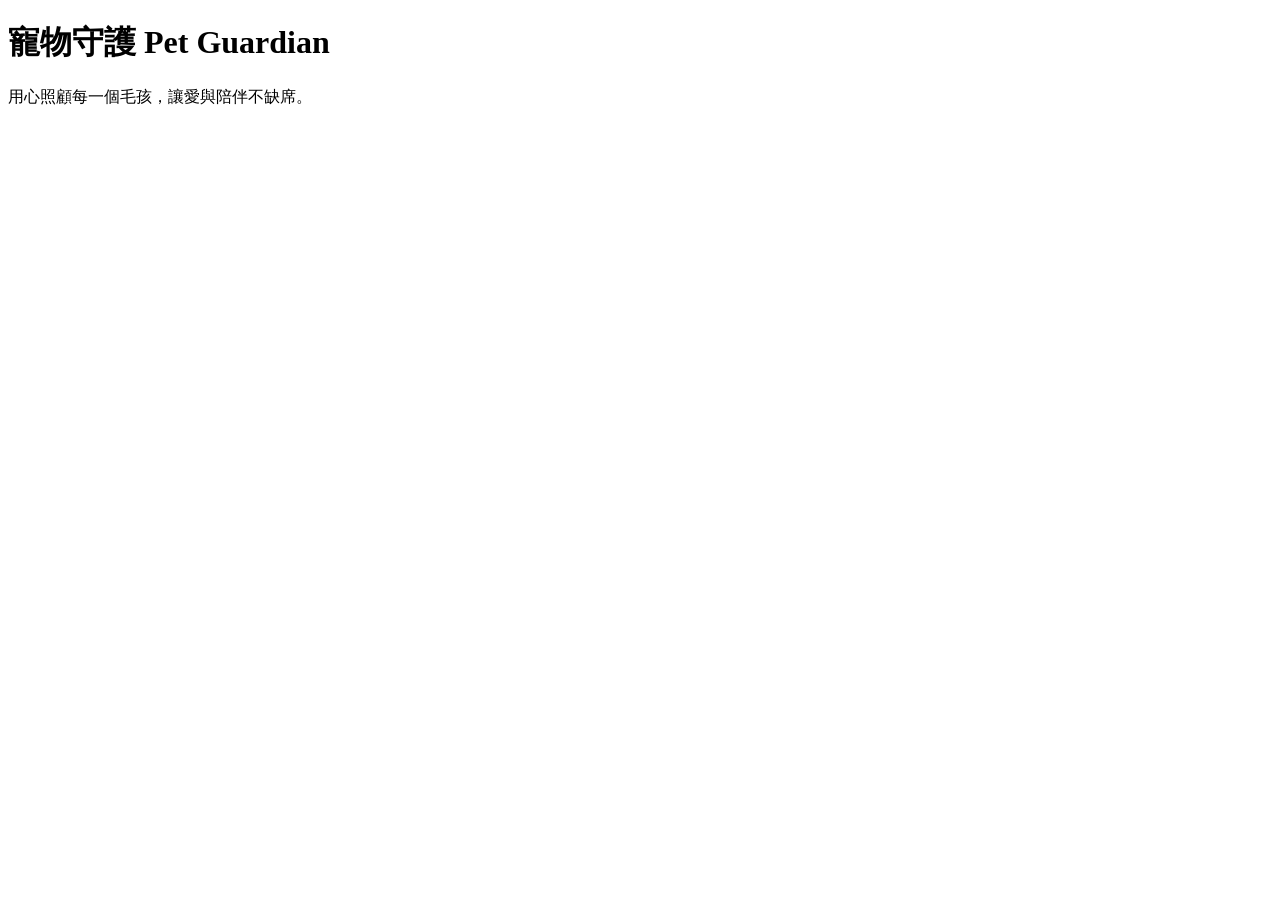
==== index.html @ 7749a715 "Add initial HTML structure for Pet Guardian" ====
<!DOCTYPE html>
<html lang="zh-Hant">
<head>
  <meta charset="UTF-8">
  <meta name="viewport" content="width=device-width, initial-scale=1.0">
  <title>寵物守護 Pet Guardian</title>
</head>
<body>

  <h1>寵物守護 Pet Guardian</h1>
  <p>用心照顧每一個毛孩，讓愛與陪伴不缺席。</p>

</body>
</html>
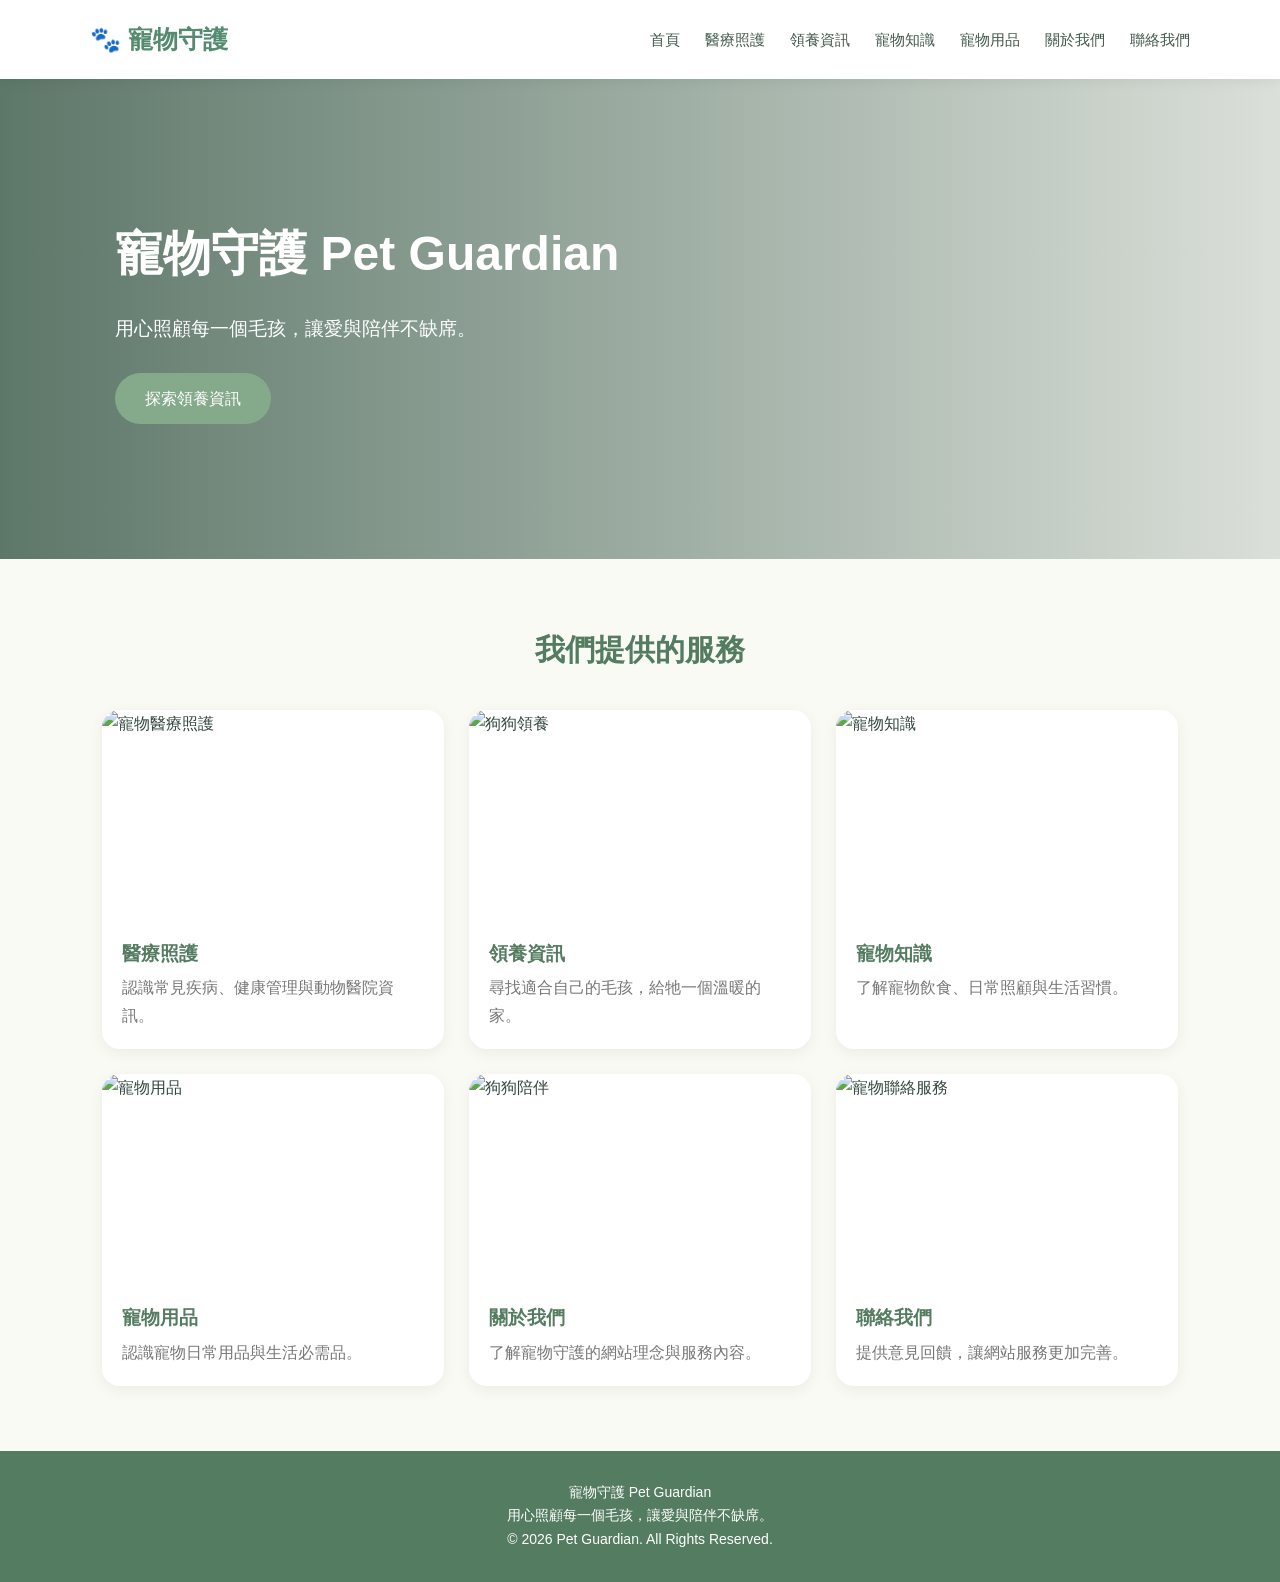
==== commit 63810deb: "Update index.html" ====
--- a/index.html
+++ b/index.html
@@ -2,14 +2,91 @@
 <!DOCTYPE html>
 <html lang="zh-Hant">
 <head>
-  <meta charset="UTF-8">
-  <meta name="viewport" content="width=device-width, initial-scale=1.0">
-  <title>寵物守護 Pet Guardian</title>
+    <meta charset="UTF-8">
+    <meta name="viewport" content="width=device-width, initial-scale=1.0">
+    <title>寵物守護 Pet Guardian</title>
+    <link rel="stylesheet" href="style.css">
 </head>
+
 <body>
 
-  <h1>寵物守護 Pet Guardian</h1>
-  <p>用心照顧每一個毛孩，讓愛與陪伴不缺席。</p>
+<!-- 導覽列 -->
+<header>
+    <a href="index.html" class="logo">🐾 寵物守護</a>
+
+    <nav>
+        <a href="index.html">首頁</a>
+        <a href="medical.html">醫療照護</a>
+        <a href="adoption.html">領養資訊</a>
+        <a href="knowledge.html">寵物知識</a>
+        <a href="products.html">寵物用品</a>
+        <a href="about.html">關於我們</a>
+        <a href="contact.html">聯絡我們</a>
+    </nav>
+</header>
+
+<!-- 首頁主視覺 -->
+<div class="hero">
+    <div class="hero-content">
+        <h1>寵物守護 Pet Guardian</h1>
+        <p>用心照顧每一個毛孩，讓愛與陪伴不缺席。</p>
+        <a href="adoption.html" class="main-button">
+            探索領養資訊
+        </a>
+    </div>
+</div>
+
+<!-- 網站服務 -->
+<section>
+    <h2 class="section-title">我們提供的服務</h2>
+
+    <div class="service-container">
+
+        <a href="medical.html" class="service-card">
+            <img src="https://images.unsplash.com/photo-1628009368231-7bb7cfcb0def?w=700" alt="寵物醫療照護">
+            <h3>醫療照護</h3>
+            <p>認識常見疾病、健康管理與動物醫院資訊。</p>
+        </a>
+
+        <a href="adoption.html" class="service-card">
+            <img src="https://images.unsplash.com/photo-1450778869180-41d0601e046e?w=700" alt="狗狗領養">
+            <h3>領養資訊</h3>
+            <p>尋找適合自己的毛孩，給牠一個溫暖的家。</p>
+        </a>
+
+        <a href="knowledge.html" class="service-card">
+            <img src="https://images.unsplash.com/photo-1514888286974-6c03e2ca1dba?w=700" alt="寵物知識">
+            <h3>寵物知識</h3>
+            <p>了解寵物飲食、日常照顧與生活習慣。</p>
+        </a>
+
+        <a href="products.html" class="service-card">
+            <img src="https://images.unsplash.com/photo-1589924691995-400dc9ecc119?w=700" alt="寵物用品">
+            <h3>寵物用品</h3>
+            <p>認識寵物日常用品與生活必需品。</p>
+        </a>
+
+        <a href="about.html" class="service-card">
+            <img src="https://images.unsplash.com/photo-1548199973-03cce0bbc87b?w=700" alt="狗狗陪伴">
+            <h3>關於我們</h3>
+            <p>了解寵物守護的網站理念與服務內容。</p>
+        </a>
+
+        <a href="contact.html" class="service-card">
+            <img src="https://images.unsplash.com/photo-1516734212186-a967f81ad0d7?w=700" alt="寵物聯絡服務">
+            <h3>聯絡我們</h3>
+            <p>提供意見回饋，讓網站服務更加完善。</p>
+        </a>
+
+    </div>
+</section>
+
+<!-- 頁尾 -->
+<footer>
+    <p>寵物守護 Pet Guardian</p>
+    <p>用心照顧每一個毛孩，讓愛與陪伴不缺席。</p>
+    <p>© 2026 Pet Guardian. All Rights Reserved.</p>
+</footer>
 
 </body>
 </html>
--- a/style.css
+++ b/style.css
@@ -0,0 +1,201 @@
+
+/* ===== 全站基本設定 ===== */
+* {
+    margin: 0;
+    padding: 0;
+    box-sizing: border-box;
+}
+
+body {
+    font-family: "Noto Sans TC", Arial, sans-serif;
+    background-color: #FAFAF5;
+    color: #34483F;
+    line-height: 1.7;
+}
+
+a {
+    text-decoration: none;
+    color: inherit;
+}
+
+img {
+    max-width: 100%;
+    display: block;
+}
+
+/* ===== 導覽列 ===== */
+header {
+    width: 100%;
+    background-color: #FFFFFF;
+    padding: 18px 7%;
+    display: flex;
+    justify-content: space-between;
+    align-items: center;
+    box-shadow: 0 2px 12px rgba(0,0,0,0.06);
+    position: sticky;
+    top: 0;
+    z-index: 100;
+}
+
+.logo {
+    font-size: 25px;
+    font-weight: bold;
+    color: #548B70;
+}
+
+nav {
+    display: flex;
+    align-items: center;
+    gap: 25px;
+}
+
+nav a {
+    font-size: 15px;
+    color: #42594D;
+    transition: 0.3s;
+}
+
+nav a:hover {
+    color: #80A98B;
+}
+
+/* ===== 首頁主視覺 ===== */
+.hero {
+    min-height: 480px;
+    background: linear-gradient(
+        90deg,
+        rgba(40,75,58,0.75),
+        rgba(40,75,58,0.15)
+    ),
+    url("https://images.unsplash.com/photo-1450778869180-41d0601e046e?w=1600")
+    center/cover no-repeat;
+    display: flex;
+    align-items: center;
+    padding: 60px 9%;
+    color: white;
+}
+
+.hero-content {
+    max-width: 600px;
+}
+
+.hero h1 {
+    font-size: 48px;
+    margin-bottom: 18px;
+}
+
+.hero p {
+    font-size: 19px;
+    margin-bottom: 28px;
+}
+
+.main-button {
+    display: inline-block;
+    background-color: #85A98B;
+    color: white;
+    padding: 12px 30px;
+    border-radius: 30px;
+    transition: 0.3s;
+}
+
+.main-button:hover {
+    background-color: #547C60;
+}
+
+/* ===== 主要區塊 ===== */
+section {
+    padding: 65px 8%;
+}
+
+.section-title {
+    text-align: center;
+    font-size: 30px;
+    color: #547C60;
+    margin-bottom: 35px;
+}
+
+/* ===== 服務卡片 ===== */
+.service-container {
+    display: grid;
+    grid-template-columns: repeat(3, 1fr);
+    gap: 25px;
+}
+
+.service-card {
+    background: white;
+    border-radius: 18px;
+    overflow: hidden;
+    box-shadow: 0 4px 15px rgba(0,0,0,0.06);
+    transition: 0.3s;
+}
+
+.service-card:hover {
+    transform: translateY(-6px);
+}
+
+.service-card img {
+    width: 100%;
+    height: 210px;
+    object-fit: cover;
+}
+
+.service-card h3 {
+    padding: 18px 20px 5px;
+    color: #547C60;
+}
+
+.service-card p {
+    padding: 0 20px 20px;
+    color: #777;
+}
+
+/* ===== 頁尾 ===== */
+footer {
+    background-color: #547C60;
+    color: white;
+    text-align: center;
+    padding: 30px 15px;
+}
+
+footer p {
+    font-size: 14px;
+}
+
+/* ===== 手機版 RWD ===== */
+@media (max-width: 768px) {
+    header {
+        flex-direction: column;
+        gap: 15px;
+    }
+
+    nav {
+        flex-wrap: wrap;
+        justify-content: center;
+        gap: 12px;
+    }
+
+    nav a {
+        font-size: 13px;
+    }
+
+    .hero {
+        min-height: 380px;
+        padding: 40px 7%;
+    }
+
+    .hero h1 {
+        font-size: 32px;
+    }
+
+    .hero p {
+        font-size: 16px;
+    }
+
+    .service-container {
+        grid-template-columns: 1fr;
+    }
+
+    .section-title {
+        font-size: 25px;
+    }
+}
